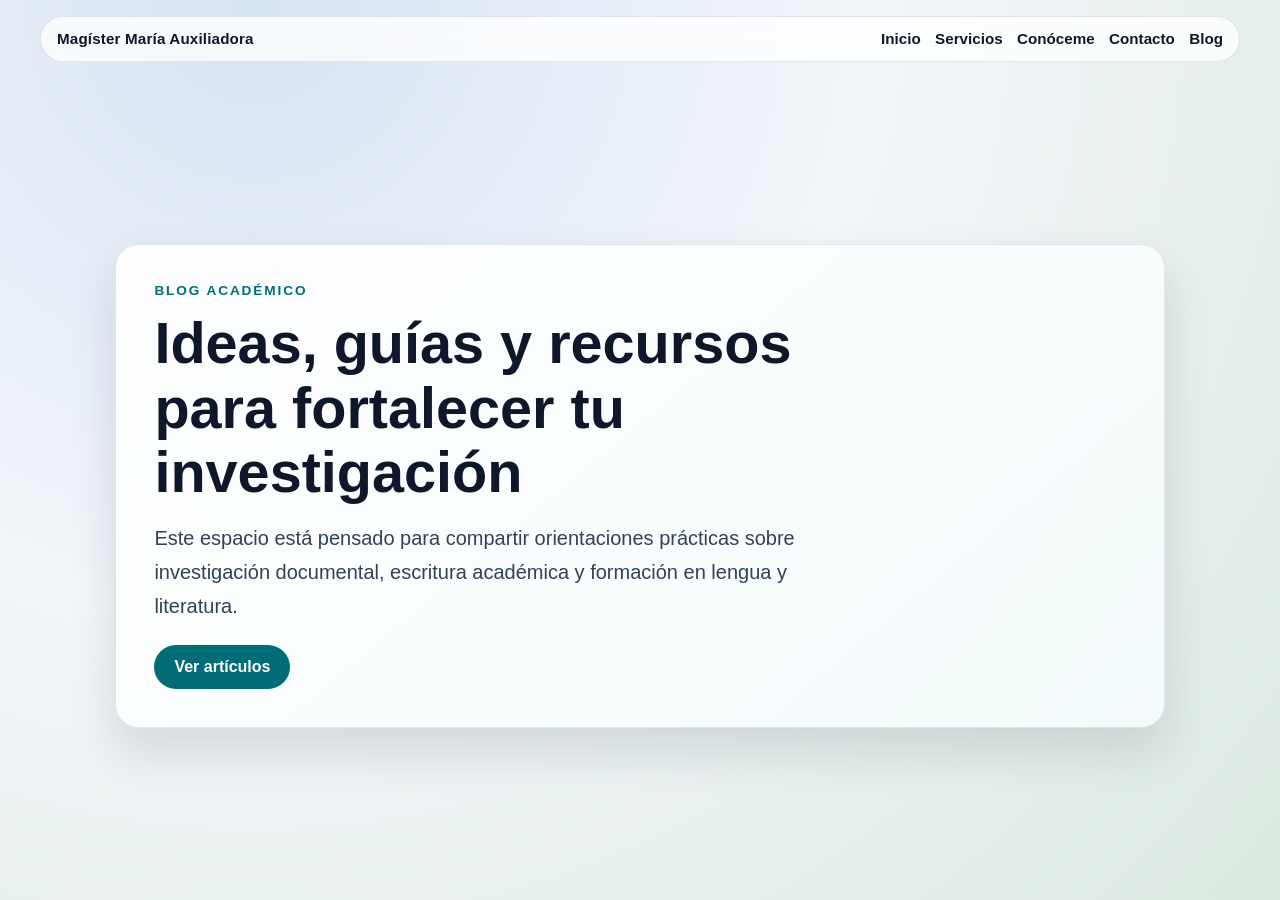
==== blog.html @ 2d40abc5 "Add files via upload" ====
<!DOCTYPE html>
<html lang="es">
<head>
    <meta charset="UTF-8" />
    <meta name="viewport" content="width=device-width, initial-scale=1.0" />
    <title>Blog | Magíster María Auxiliadora</title>
    <link rel="stylesheet" href="styles.css" />
</head>
<body>
    <header class="site-header">
        <nav class="site-nav" aria-label="Navegación principal">
            <a class="brand" href="index.html#inicio">Magíster María Auxiliadora</a>
            <ul>
                <li><a href="index.html#inicio">Inicio</a></li>
                <li><a href="index.html#servicios">Servicios</a></li>
                <li><a href="index.html#conoceme">Conóceme</a></li>
                <li><a href="index.html#contacto">Contacto</a></li>
                <li><a href="#blog-inicio">Blog</a></li>
            </ul>
        </nav>
    </header>

    <main class="snap-container">
        <section id="blog-inicio" class="panel panel-home">
            <div class="panel-content">
                <p class="eyebrow">Blog Académico</p>
                <h1>Ideas, guías y recursos para fortalecer tu investigación</h1>
                <p class="lead">
                    Este espacio está pensado para compartir orientaciones prácticas sobre
                    investigación documental, escritura académica y formación en lengua y literatura.
                </p>
                <a class="cta" href="#blog-destacado">Ver artículos</a>
            </div>
        </section>

        <section id="blog-destacado" class="panel panel-services">
            <div class="panel-content">
                <p class="eyebrow">Artículo destacado</p>
                <h2>El apócope: la ley del mínimo esfuerzo (y del máximo cariño)</h2>
                <p class="lead">
                    Este blog explica cómo el apócope (acortar palabras como "cel" o "profe") y los hipónimos (usar términos específicos como "vigorón" o "guardabarranco") reflejan la identidad cultural nicaragüense. Muestra cómo hablamos de forma rápida, cercana y con orgullo por lo nuestro, combinando economía del lenguaje con precisión y cariño al nombrar nuestra realidad.
                </p>
                <div class="contact-actions">
                    <a class="cta" href="el-apocope.html">Leer artículo completo</a>
                    <a class="link-alt" href="#blog-entradas">Ver más entradas</a>
                </div>
            </div>
        </section>

        <section id="blog-entradas" class="panel panel-about">
            <div class="panel-content">
                <p class="eyebrow">Entradas recientes</p>
                <h2>Plantillas listas para que reemplaces la información</h2>
                <div class="services-grid">
                    <article class="service-card">
                        <p class="eyebrow">Fecha | Categoría</p>
                        <h3>[Plantilla] Título de entrada 1</h3>
                        <p>Resumen corto de la entrada: problema, enfoque y beneficio para el lector.</p>
                        <a class="link-alt" href="#">Leer más</a>
                    </article>
                    <article class="service-card">
                        <p class="eyebrow">Fecha | Categoría</p>
                        <h3>[Plantilla] Título de entrada 2</h3>
                        <p>Resumen corto de la entrada: idea principal y aplicación práctica.</p>
                        <a class="link-alt" href="#">Leer más</a>
                    </article>
                    <article class="service-card">
                        <p class="eyebrow">Fecha | Categoría</p>
                        <h3>[Plantilla] Título de entrada 3</h3>
                        <p>Resumen corto de la entrada: recomendaciones clave y llamado a la acción.</p>
                        <a class="link-alt" href="#">Leer más</a>
                    </article>
                </div>
            </div>
        </section>

        <section id="blog-temas" class="panel panel-contact">
            <div class="panel-content">
                <p class="eyebrow">Temas del blog</p>
                <h2>Organiza tu contenido por ejes y mantén una línea editorial clara</h2>
                <p class="lead">
                    Usa estas categorías como base. Puedes renombrarlas, eliminar las que no uses
                    o agregar nuevas, según tu estrategia de publicación.
                </p>
                <div class="stats">
                    <div>
                        <strong>01</strong>
                        <span>Investigación documental</span>
                    </div>
                    <div>
                        <strong>02</strong>
                        <span>Redacción académica</span>
                    </div>
                    <div>
                        <strong>03</strong>
                        <span>Lengua y literatura</span>
                    </div>
                </div>
                <div class="contact-actions">
                    <a class="cta" href="#">Crear nueva entrada</a>
                    <a class="link-alt" href="index.html#contacto">Ir a contacto</a>
                </div>
            </div>
        </section>
    </main>
</body>
</html>
---- styles.css ----
:root {
    --bg-main: #f2f5f9;
    --surface: rgba(255, 255, 255, 0.78);
    --surface-strong: rgba(255, 255, 255, 0.92);
    --text-main: #0f172a;
    --text-soft: #334155;
    --accent: #006d77;
    --accent-strong: #00525a;
    --line: rgba(15, 23, 42, 0.1);
}

* {
    box-sizing: border-box;
    margin: 0;
    padding: 0;
}

html {
    scroll-behavior: smooth;
}

body {
    font-family: "Segoe UI", "Trebuchet MS", sans-serif;
    color: var(--text-main);
    background: radial-gradient(circle at 20% 0%, #d7e4f3 0%, var(--bg-main) 45%, #dbe9e0 100%);
}

.site-header {
    position: fixed;
    top: 0;
    left: 0;
    width: 100%;
    z-index: 100;
    padding: 1rem 1.2rem;
}

.site-nav {
    max-width: 1200px;
    margin: 0 auto;
    display: flex;
    align-items: center;
    justify-content: space-between;
    gap: 1.2rem;
    padding: 0.8rem 1rem;
    border: 1px solid var(--line);
    border-radius: 999px;
    backdrop-filter: blur(12px);
    background: var(--surface);
}

.site-nav ul {
    list-style: none;
    display: flex;
    flex-wrap: wrap;
    gap: 0.9rem;
}

.site-nav a {
    text-decoration: none;
    color: var(--text-main);
    font-weight: 600;
    font-size: 0.95rem;
}

.site-nav a:hover {
    color: var(--accent);
}

.brand {
    letter-spacing: 0.01em;
}

.snap-container {
    height: 100vh;
    overflow-y: auto;
    scroll-snap-type: y mandatory;
    scroll-padding-top: 5.5rem;
}

.panel {
    min-height: 100vh;
    scroll-snap-align: start;
    display: grid;
    place-items: center;
    padding: 6.5rem 1.5rem 2rem;
}

.panel-content {
    width: min(1050px, 100%);
    border: 1px solid var(--line);
    background: var(--surface-strong);
    border-radius: 24px;
    padding: clamp(1.2rem, 3vw, 3rem);
    box-shadow: 0 24px 48px rgba(15, 23, 42, 0.12);
    animation: rise 0.8s ease both;
}

.eyebrow {
    color: var(--accent);
    font-size: 0.85rem;
    letter-spacing: 0.14em;
    text-transform: uppercase;
    font-weight: 700;
    margin-bottom: 0.8rem;
}

h1,
h2 {
    line-height: 1.12;
    font-size: clamp(1.8rem, 5vw, 3.6rem);
    max-width: 20ch;
}

.lead {
    margin-top: 1rem;
    font-size: clamp(1rem, 2vw, 1.25rem);
    line-height: 1.7;
    color: var(--text-soft);
    max-width: 62ch;
}

.cta {
    display: inline-block;
    margin-top: 1.4rem;
    padding: 0.8rem 1.25rem;
    border-radius: 999px;
    background: var(--accent);
    color: #fff;
    text-decoration: none;
    font-weight: 700;
    transition: transform 0.2s ease, background-color 0.2s ease;
}

.cta:hover {
    transform: translateY(-1px);
    background: var(--accent-strong);
}

.services-grid {
    margin-top: 1.4rem;
    display: grid;
    grid-template-columns: repeat(3, minmax(0, 1fr));
    gap: 1rem;
}

.service-card {
    padding: 1rem;
    border: 1px solid var(--line);
    border-radius: 16px;
    background: rgba(255, 255, 255, 0.86);
}

.service-card h3 {
    font-size: 1.05rem;
    margin-bottom: 0.6rem;
}

.service-card p {
    color: var(--text-soft);
    line-height: 1.6;
}

.stats {
    margin-top: 1.4rem;
    display: grid;
    grid-template-columns: repeat(3, minmax(0, 1fr));
    gap: 0.75rem;
}

.stats div {
    border: 1px solid var(--line);
    border-radius: 14px;
    background: rgba(255, 255, 255, 0.86);
    padding: 0.9rem;
}

.stats strong {
    display: block;
    font-size: 1.5rem;
    margin-bottom: 0.2rem;
    color: var(--accent);
}

.stats span {
    color: var(--text-soft);
}

.contact-actions {
    margin-top: 1.2rem;
    display: flex;
    flex-wrap: wrap;
    gap: 0.75rem;
    align-items: center;
}

.link-alt {
    color: var(--accent-strong);
    font-weight: 700;
    text-decoration: none;
}

.panel-home .panel-content {
    background: linear-gradient(140deg, rgba(255, 255, 255, 0.95), rgba(244, 251, 252, 0.95));
}

.panel-services .panel-content {
    background: linear-gradient(140deg, rgba(255, 255, 255, 0.95), rgba(249, 248, 255, 0.95));
}

.panel-about .panel-content {
    background: linear-gradient(140deg, rgba(255, 255, 255, 0.95), rgba(245, 252, 247, 0.95));
}

.panel-contact .panel-content {
    background: linear-gradient(140deg, rgba(255, 255, 255, 0.95), rgba(255, 251, 245, 0.95));
}

.hero-layout {
    display: grid;
    grid-template-columns: minmax(0, 1fr) minmax(240px, 340px);
    align-items: center;
    gap: clamp(1rem, 3vw, 2.2rem);
}

.hero-copy .lead {
    max-width: 52ch;
}

.hero-portrait {
    margin: 0;
    border-radius: 20px;
    overflow: hidden;
    border: 1px solid var(--line);
    background: rgba(255, 255, 255, 0.72);
    box-shadow: 0 18px 30px rgba(15, 23, 42, 0.14);
}

.hero-portrait img {
    display: block;
    width: 100%;
    height: 100%;
    object-fit: cover;
    aspect-ratio: 4 / 5;
}

@keyframes rise {
    from {
        opacity: 0;
        transform: translateY(18px);
    }
    to {
        opacity: 1;
        transform: translateY(0);
    }
}

@media (max-width: 900px) {
    .hero-layout {
        grid-template-columns: 1fr;
    }

    .hero-portrait {
        max-width: 340px;
        width: 100%;
        justify-self: center;
    }

    .site-nav {
        border-radius: 18px;
        padding: 0.7rem;
        align-items: flex-start;
        flex-direction: column;
    }

    .services-grid,
    .stats {
        grid-template-columns: 1fr;
    }

    .panel {
        padding-top: 7.8rem;
    }
}
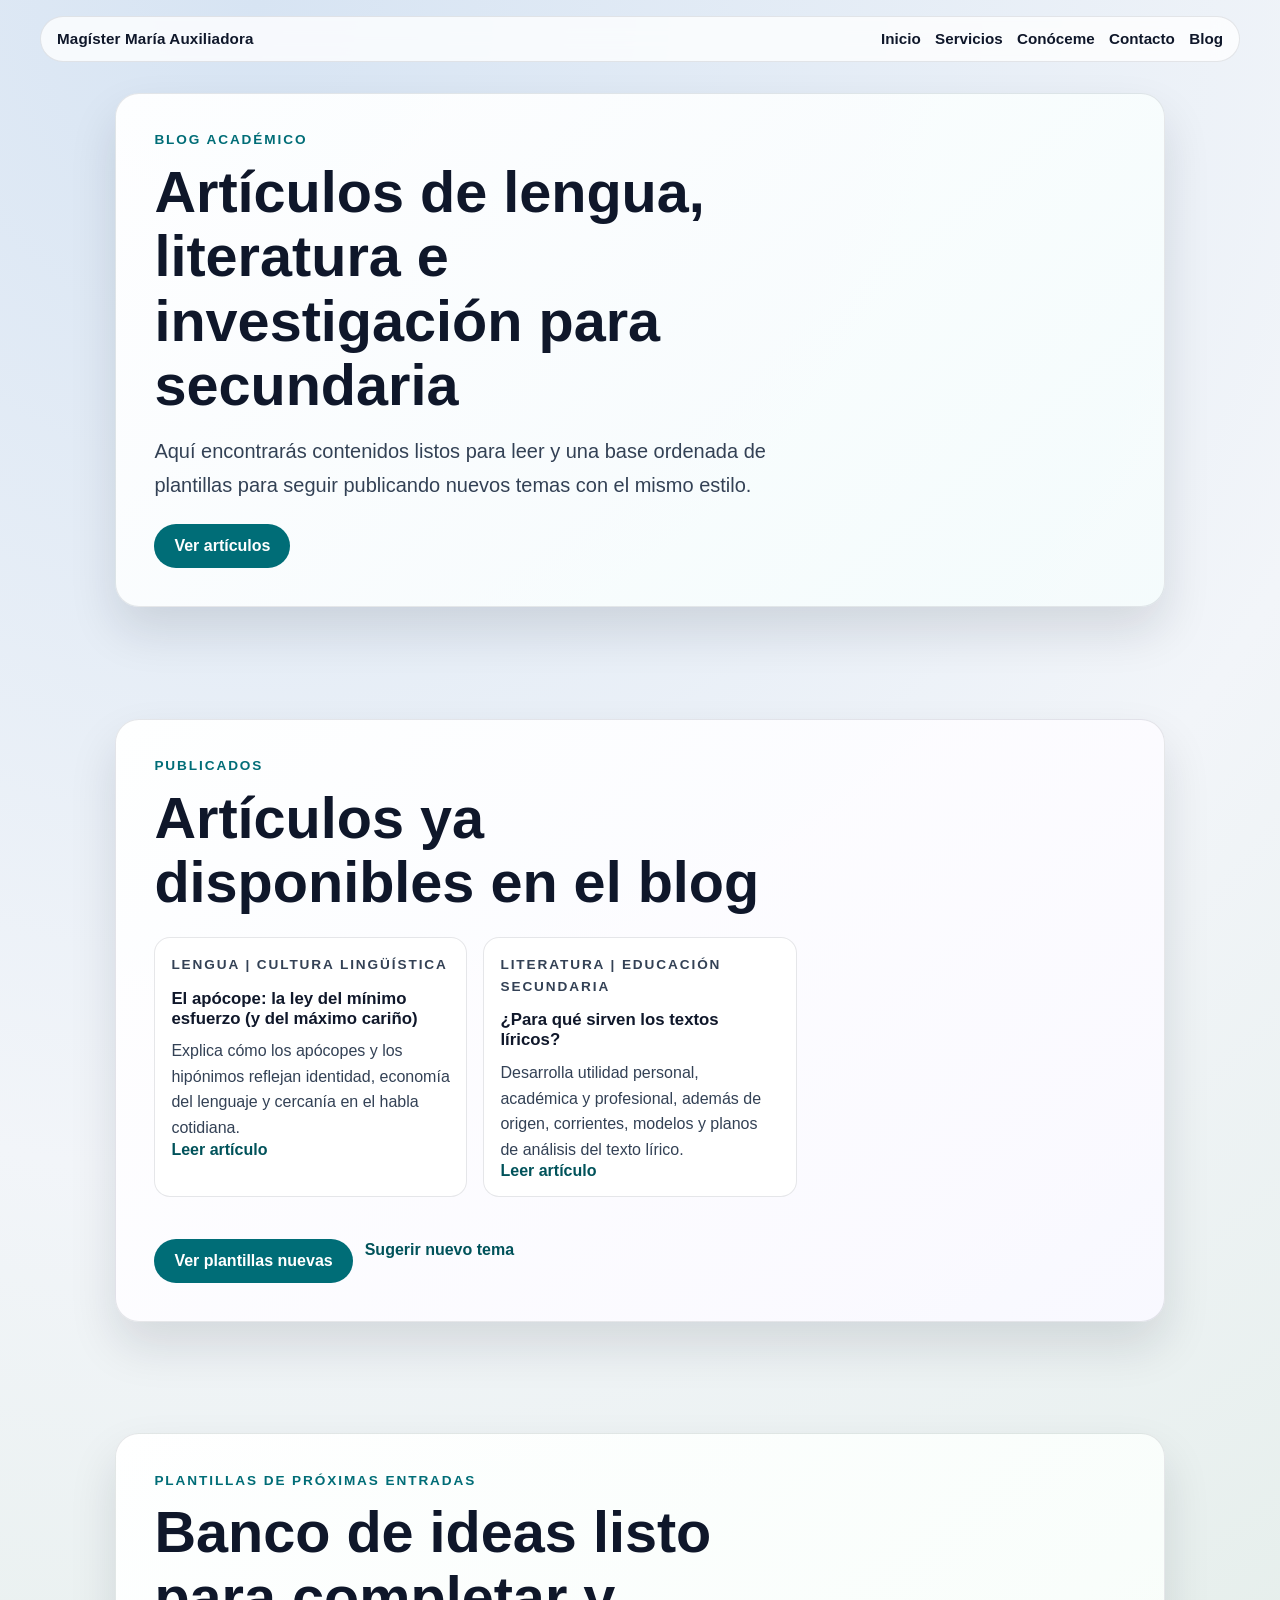
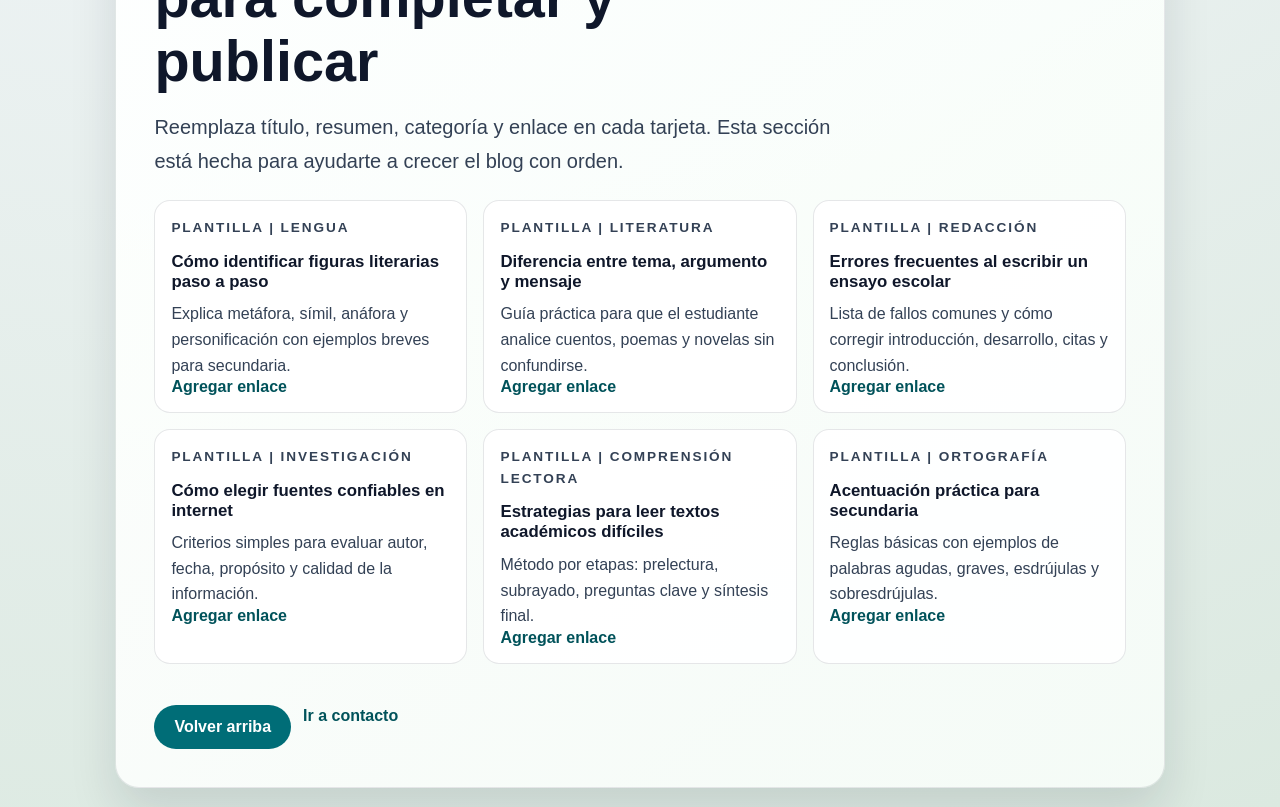
==== commit ad01bbcb: "Add files via upload" ====
--- a/blog.html
+++ b/blog.html
@@ -1,4 +1,4 @@
-<!DOCTYPE html>
+﻿<!DOCTYPE html>
 <html lang="es">
 <head>
     <meta charset="UTF-8" />
@@ -23,85 +23,107 @@
     <main class="snap-container">
         <section id="blog-inicio" class="panel panel-home">
             <div class="panel-content">
-                <p class="eyebrow">Blog Académico</p>
-                <h1>Ideas, guías y recursos para fortalecer tu investigación</h1>
+                <p class="eyebrow">Blog académico</p>
+                <h1>Artículos de lengua, literatura e investigación para secundaria</h1>
                 <p class="lead">
-                    Este espacio está pensado para compartir orientaciones prácticas sobre
-                    investigación documental, escritura académica y formación en lengua y literatura.
+                    Aquí encontrarás contenidos listos para leer y una base ordenada de plantillas para
+                    seguir publicando nuevos temas con el mismo estilo.
                 </p>
-                <a class="cta" href="#blog-destacado">Ver artículos</a>
+                <a class="cta" href="#blog-publicados">Ver artículos</a>
             </div>
         </section>
 
-        <section id="blog-destacado" class="panel panel-services">
+        <section id="blog-publicados" class="panel panel-services">
             <div class="panel-content">
-                <p class="eyebrow">Artículo destacado</p>
-                <h2>El apócope: la ley del mínimo esfuerzo (y del máximo cariño)</h2>
-                <p class="lead">
-                    Este blog explica cómo el apócope (acortar palabras como "cel" o "profe") y los hipónimos (usar términos específicos como "vigorón" o "guardabarranco") reflejan la identidad cultural nicaragüense. Muestra cómo hablamos de forma rápida, cercana y con orgullo por lo nuestro, combinando economía del lenguaje con precisión y cariño al nombrar nuestra realidad.
-                </p>
+                <p class="eyebrow">Publicados</p>
+                <h2>Artículos ya disponibles en el blog</h2>
+                <div class="services-grid">
+                    <article class="service-card">
+                        <p class="eyebrow">Lengua | Cultura lingüística</p>
+                        <h3>El apócope: la ley del mínimo esfuerzo (y del máximo cariño)</h3>
+                        <p>
+                            Explica cómo los apócopes y los hipónimos reflejan identidad, economía del lenguaje
+                            y cercanía en el habla cotidiana.
+                        </p>
+                        <a class="link-alt" href="el-apocope.html">Leer artículo</a>
+                    </article>
+
+                    <article class="service-card">
+                        <p class="eyebrow">Literatura | Educación secundaria</p>
+                        <h3>¿Para qué sirven los textos líricos?</h3>
+                        <p>
+                            Desarrolla utilidad personal, académica y profesional, además de origen, corrientes,
+                            modelos y planos de análisis del texto lírico.
+                        </p>
+                        <a class="link-alt" href="textos-liricos.html">Leer artículo</a>
+                    </article>
+                </div>
                 <div class="contact-actions">
-                    <a class="cta" href="el-apocope.html">Leer artículo completo</a>
-                    <a class="link-alt" href="#blog-entradas">Ver más entradas</a>
+                    <a class="cta" href="#blog-plantillas">Ver plantillas nuevas</a>
+                    <a class="link-alt" href="index.html#contacto">Sugerir nuevo tema</a>
                 </div>
             </div>
         </section>
 
-        <section id="blog-entradas" class="panel panel-about">
+        <section id="blog-plantillas" class="panel panel-about">
             <div class="panel-content">
-                <p class="eyebrow">Entradas recientes</p>
-                <h2>Plantillas listas para que reemplaces la información</h2>
+                <p class="eyebrow">Plantillas de próximas entradas</p>
+                <h2>Banco de ideas listo para completar y publicar</h2>
+                <p class="lead">
+                    Reemplaza título, resumen, categoría y enlace en cada tarjeta. Esta sección está hecha
+                    para ayudarte a crecer el blog con orden.
+                </p>
+
                 <div class="services-grid">
                     <article class="service-card">
-                        <p class="eyebrow">Fecha | Categoría</p>
-                        <h3>[Plantilla] Título de entrada 1</h3>
-                        <p>Resumen corto de la entrada: problema, enfoque y beneficio para el lector.</p>
-                        <a class="link-alt" href="#">Leer más</a>
+                        <p class="eyebrow">Plantilla | Lengua</p>
+                        <h3>Cómo identificar figuras literarias paso a paso</h3>
+                        <p>Explica metáfora, símil, anáfora y personificación con ejemplos breves para secundaria.</p>
+                        <a class="link-alt" href="#">Agregar enlace</a>
                     </article>
+
                     <article class="service-card">
-                        <p class="eyebrow">Fecha | Categoría</p>
-                        <h3>[Plantilla] Título de entrada 2</h3>
-                        <p>Resumen corto de la entrada: idea principal y aplicación práctica.</p>
-                        <a class="link-alt" href="#">Leer más</a>
+                        <p class="eyebrow">Plantilla | Literatura</p>
+                        <h3>Diferencia entre tema, argumento y mensaje</h3>
+                        <p>Guía práctica para que el estudiante analice cuentos, poemas y novelas sin confundirse.</p>
+                        <a class="link-alt" href="#">Agregar enlace</a>
                     </article>
+
                     <article class="service-card">
-                        <p class="eyebrow">Fecha | Categoría</p>
-                        <h3>[Plantilla] Título de entrada 3</h3>
-                        <p>Resumen corto de la entrada: recomendaciones clave y llamado a la acción.</p>
-                        <a class="link-alt" href="#">Leer más</a>
+                        <p class="eyebrow">Plantilla | Redacción</p>
+                        <h3>Errores frecuentes al escribir un ensayo escolar</h3>
+                        <p>Lista de fallos comunes y cómo corregir introducción, desarrollo, citas y conclusión.</p>
+                        <a class="link-alt" href="#">Agregar enlace</a>
+                    </article>
+
+                    <article class="service-card">
+                        <p class="eyebrow">Plantilla | Investigación</p>
+                        <h3>Cómo elegir fuentes confiables en internet</h3>
+                        <p>Criterios simples para evaluar autor, fecha, propósito y calidad de la información.</p>
+                        <a class="link-alt" href="#">Agregar enlace</a>
+                    </article>
+
+                    <article class="service-card">
+                        <p class="eyebrow">Plantilla | Comprensión lectora</p>
+                        <h3>Estrategias para leer textos académicos difíciles</h3>
+                        <p>Método por etapas: prelectura, subrayado, preguntas clave y síntesis final.</p>
+                        <a class="link-alt" href="#">Agregar enlace</a>
+                    </article>
+
+                    <article class="service-card">
+                        <p class="eyebrow">Plantilla | Ortografía</p>
+                        <h3>Acentuación práctica para secundaria</h3>
+                        <p>Reglas básicas con ejemplos de palabras agudas, graves, esdrújulas y sobresdrújulas.</p>
+                        <a class="link-alt" href="#">Agregar enlace</a>
                     </article>
                 </div>
-            </div>
-        </section>
 
-        <section id="blog-temas" class="panel panel-contact">
-            <div class="panel-content">
-                <p class="eyebrow">Temas del blog</p>
-                <h2>Organiza tu contenido por ejes y mantén una línea editorial clara</h2>
-                <p class="lead">
-                    Usa estas categorías como base. Puedes renombrarlas, eliminar las que no uses
-                    o agregar nuevas, según tu estrategia de publicación.
-                </p>
-                <div class="stats">
-                    <div>
-                        <strong>01</strong>
-                        <span>Investigación documental</span>
-                    </div>
-                    <div>
-                        <strong>02</strong>
-                        <span>Redacción académica</span>
-                    </div>
-                    <div>
-                        <strong>03</strong>
-                        <span>Lengua y literatura</span>
-                    </div>
-                </div>
                 <div class="contact-actions">
-                    <a class="cta" href="#">Crear nueva entrada</a>
+                    <a class="cta" href="#blog-inicio">Volver arriba</a>
                     <a class="link-alt" href="index.html#contacto">Ir a contacto</a>
                 </div>
             </div>
         </section>
     </main>
 </body>
-</html>
+</html>
--- a/styles.css
+++ b/styles.css
@@ -17,6 +17,7 @@
 
 html {
     scroll-behavior: smooth;
+    scroll-padding-top: 6rem;
 }
 
 body {
@@ -71,18 +72,15 @@
 }
 
 .snap-container {
-    height: 100vh;
-    overflow-y: auto;
-    scroll-snap-type: y mandatory;
-    scroll-padding-top: 5.5rem;
+    min-height: 100%;
+    overflow: visible;
 }
 
 .panel {
-    min-height: 100vh;
-    scroll-snap-align: start;
+    min-height: auto;
     display: grid;
     place-items: center;
-    padding: 6.5rem 1.5rem 2rem;
+    padding: 5.8rem 1.25rem 1.15rem;
 }
 
 .panel-content {
@@ -278,7 +276,12 @@
     }
 
     .panel {
-        padding-top: 7.8rem;
-    }
-}
+        padding: 5rem 1rem 0.8rem;
+    }
+
+    .panel-content {
+        border-radius: 18px;
+        padding: 1rem;
+    }
+}
 
